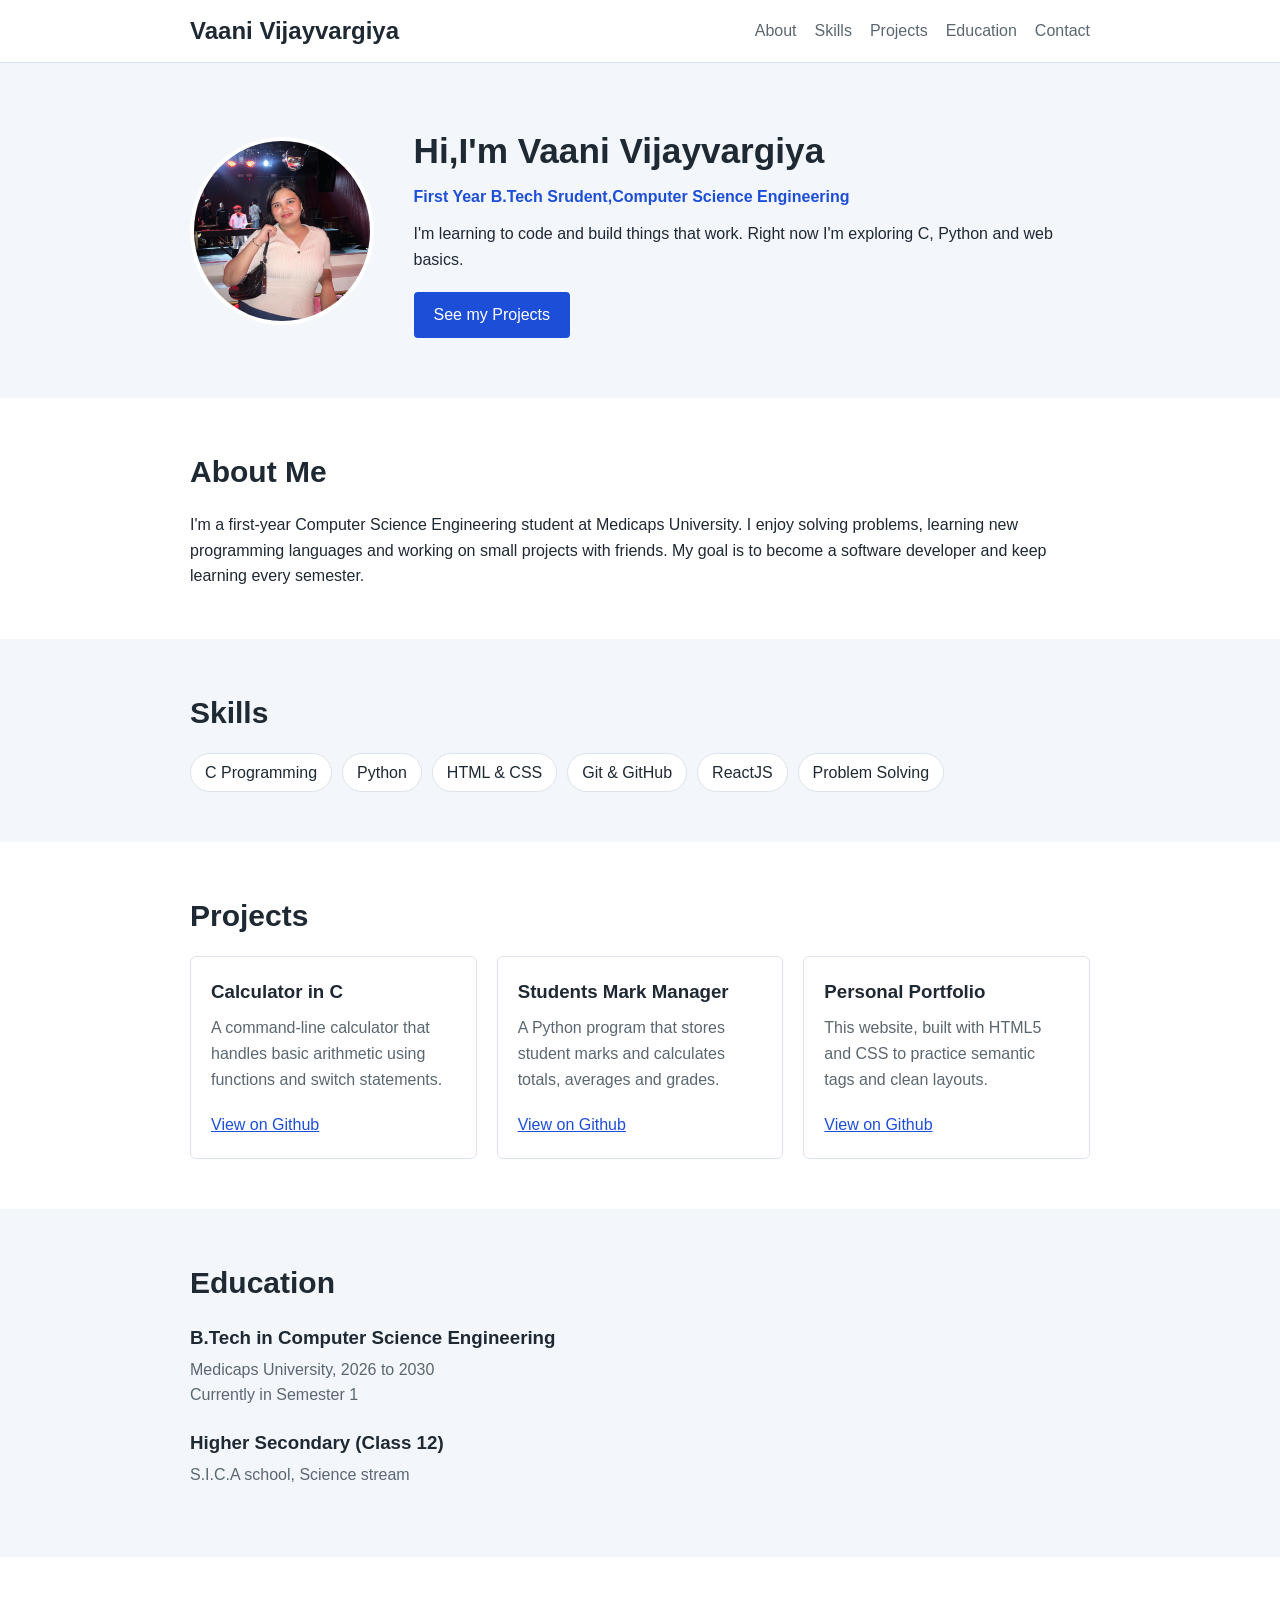
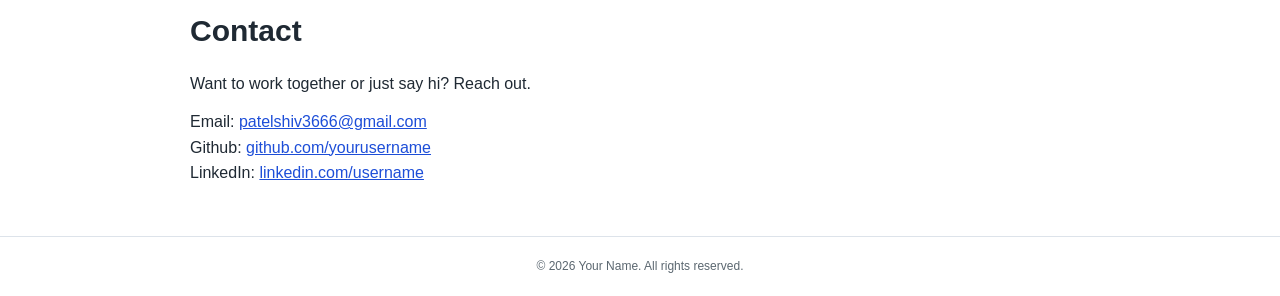
==== index.html @ 26330855 "Rename demo.html to index.html" ====
<!DOCTYPE html>
<html lang="en">
<head>
    <meta charset="UTF-8">
    <meta name="viewport" content="width=device-width, initial-scale=1.0">
    <title>My Portfolio | Engineer</title>
    <link rel="stylesheet" href="demo.css">
</head>
<body>
    <header class="site-header"> 
        <div class="container header-inner">
          <a href="#home" class="logo">Vaani Vijayvargiya</a>  
          <nav aria-label="Main navigation">
            <ul class="nav-list">
                <li><a href="#about">About</a></li>
                <li><a href="#skills">Skills</a></li>
                <li><a href="#projects">Projects</a></li>
                <li><a href="#education">Education</a></li>
                <li><a href="#contact">Contact</a></li>
            </ul>
          </nav>
        </div>
    </header>

    <main>
        <!-- Home / Intro -->
         <section id="home" class="hero">
            <div class="container hero-inner">
                <img
                class="profile-img"
                src="vaani.jpeg"
                width="180" height="180">
                <div class="hero-text">
                    <h1>Hi,I'm Vaani Vijayvargiya</h1>
                    <p class="subtitle">First Year B.Tech Srudent,Computer Science Engineering</p>
                    <p>I'm learning to code and build things that work. Right now I'm exploring C, Python and web basics.</p>
                    <a href="#projects" class="btn">See my Projects</a>
                </div>
            </div>
         </section>

         <!--------- About -------->
         <section id="about" class="section">
            <div class="container">
                <h2>About Me</h2>
                <p>
                    I'm a first-year Computer Science Engineering student at Medicaps University.
                    I enjoy solving problems, learning new programming languages and working on small projects with friends.
                    My goal is to become a software developer and keep learning every semester.
                </p>
            </div>
         </section>

         <!--------- Skills ----------->

         <section id="Skills" class="section section-alt">
            <div class="container">
                <h2>Skills</h2>
                <ul class="skills-list">
                    <li>C Programming</li>
                    <li>Python</li>
                    <li>HTML & CSS</li>
                    <li>Git & GitHub</li>
                    <li>ReactJS</li>
                    <li>Problem Solving</li>
                </ul>
            </div>
         </section>
         
         <!---------- Projects -------->
         <section id="projects" class="section">
            <div class="container">
                <h2>Projects</h2>
                <div class="project-grid">
                
                    <article class="project">
                        <h3>Calculator in C</h3>
                        <p>A command-line calculator that handles basic arithmetic using functions and switch statements.</p>
                        <a href="#">View on Github</a>
                    </article>

                    <article class="project">
                        <h3>Students Mark Manager</h3>
                        <p>A Python program that stores student marks and calculates totals, averages and grades.</p>
                        <a href="#">View on Github</a>
                    </article>

                    <article class="project">
                        <h3>Personal Portfolio</h3>
                        <p>This website, built with HTML5 and CSS to practice semantic tags and clean layouts.</p>
                        <a href="#">View on Github</a>
                    </article>
                </div>
            </div>
         </section>

         <!------ Education ------->
         <section id="education" class="section section-alt">
            <div class="container">
                <h2>Education</h2>
                    <article class="education-item">
                        <h3>B.Tech in Computer Science Engineering</h3>
                        <p>Medicaps University, 2026 to 2030</p>
                        <p>Currently in Semester 1</p>
                    </article>
                    <article class="education-item">
                        <h3>Higher Secondary (Class 12)</h3>
                        <p>S.I.C.A school, Science stream</p>
                    </article>
            </div>
         </section>

         <!-------- Contact -------->
        <section id="contact" class="section">
            <div class="container">
                <h2>Contact</h2>
                <p>Want to work together or just say hi? Reach out.</p>
                <address>
                    <p>Email: <a href="mailto:vaanivijay15@gmail.com">patelshiv3666@gmail.com</a></p>
                    <p>Github: <a href="https://github.com/username">github.com/yourusername</a></p>
                    <p>LinkedIn: <a href="https://linkedin.com/username">linkedin.com/username</a> </p> 
                </address>
            </div>
        </section> 
    </main>

    <footer class="site-footer">
        <div class="container">
            <p>&copy; 2026 Your Name. All rights reserved.</p>
        </div>
    </footer>
</body>
</html>
---- demo.css ----
:root{
    --bg: #fff;
    --bg-alt: #f3f6fa;
    --text:#1f2933;
    --muted: #5b6770;
    --accent: #1d4ed8;
    --accent-dark: #1639a6;
    --border: #dde3ea;
}

*{
   margin: 0;
   padding: 0;
}

html{
    scroll-behavior: smooth;
}

body{
    font-family: Arial, Helvetica, sans-serif;
    line-height: 1.6;
    color: var(--text);
}

.container{
    max-width: 900px;
    margin: 0 auto;
    padding: 0 20px;
}

a{
    color: var(--accent);
}

.site-header{
    position: sticky;
    top: 0;
    background: var(--bg);
    border-bottom: 1px solid var(--border);
    z-index: 10;
}

.header-inner{
    display: flex;
    justify-content: space-between;
    align-items: center;
    flex-wrap: wrap;
    gap: 8px;
    padding-top: 12px;
    padding-bottom: 12px;
}

.logo {
    text-decoration: none;
    color: var(--text);
    font-size: 24px;
    font-weight: bold;
}

.nav-list{
    display: flex;
    flex-wrap: wrap;
    gap: 18px;
    list-style: none;
}

.nav-list a{
    color: var(--muted);
    text-decoration: none;
}

/* ---------- Hero ----------- */
.hero{
    padding: 60px 0;
    background: var(--bg-alt);
}

.hero-inner{
    display:flex;
    align-items: center;
    gap: 40px
}

.profile-img{
    width: 180px;
    height: 180px;
    border-radius: 50%;
    object-fit: cover;
    border: 4px solid var(--bg);
}

.hero-text h1{
    font-size: 2.2rem;
    margin-bottom: 4px;
}

.subtitle{
    color: var(--accent);
    font-weight: bold;
    margin-bottom: 12px;
}

.btn{
    display: inline-block;
    margin-top: 20px;
    padding: 10px 20px;
    background: var(--accent);
    color: #fff;
    text-decoration: none;
    border-radius: 4px;
}

/* ----------- Section ----------------- */
.section{
    padding: 50px 0;
}

.section-alt{
    background: var(--bg-alt);
}

.section h2{
    font-size: 30px;
    margin-bottom: 16px;
}

/* ----------- Skills --------- */
.skills-list{
    display: flex;
    gap: 10px;
    list-style: none;
}

.skills-list li{
    padding: 6px 14px;
    background: var(--bg);
    border: 1px solid var(--border);
    border-radius: 20px;
}

/* ------------ Projects ---------- */
.project-grid{
    display: grid;
    grid-template-columns: repeat(auto-fit,minmax(240px, 1fr));
    gap: 20px;
}

.project{
    padding: 20px;
    border: 1px solid var(--border);
    border-radius: 6px;
    
}

.project h3{
    margin-bottom: 8px;
}


.project p{
    color: var(--muted);
    margin-bottom: 20px;
}

/* --------- education-item -------- */
.education-item{
    margin-bottom: 20px;
}

.education-item h3{
    margin-bottom: 4px;
}

.education-item p{
    color: var(--muted);
}

/* ------- Contact ---------*/
address{
    margin-top: 12px;
    font-style: normal;
}
/* ----------- Footer -------- */
.site-footer{
    padding: 20px 0;
    text-align: center;
    color: var(--muted);
    border-top: 1px solid var(--border);
    font-size: 12px;
}

/* ---------- Mobile ---------- */
@media (max-width: 640px) {
  .hero-inner {
    flex-direction: column;
    text-align: center;
  }

  .hero-text h1 {
    font-size: 1.8rem;
  }
}
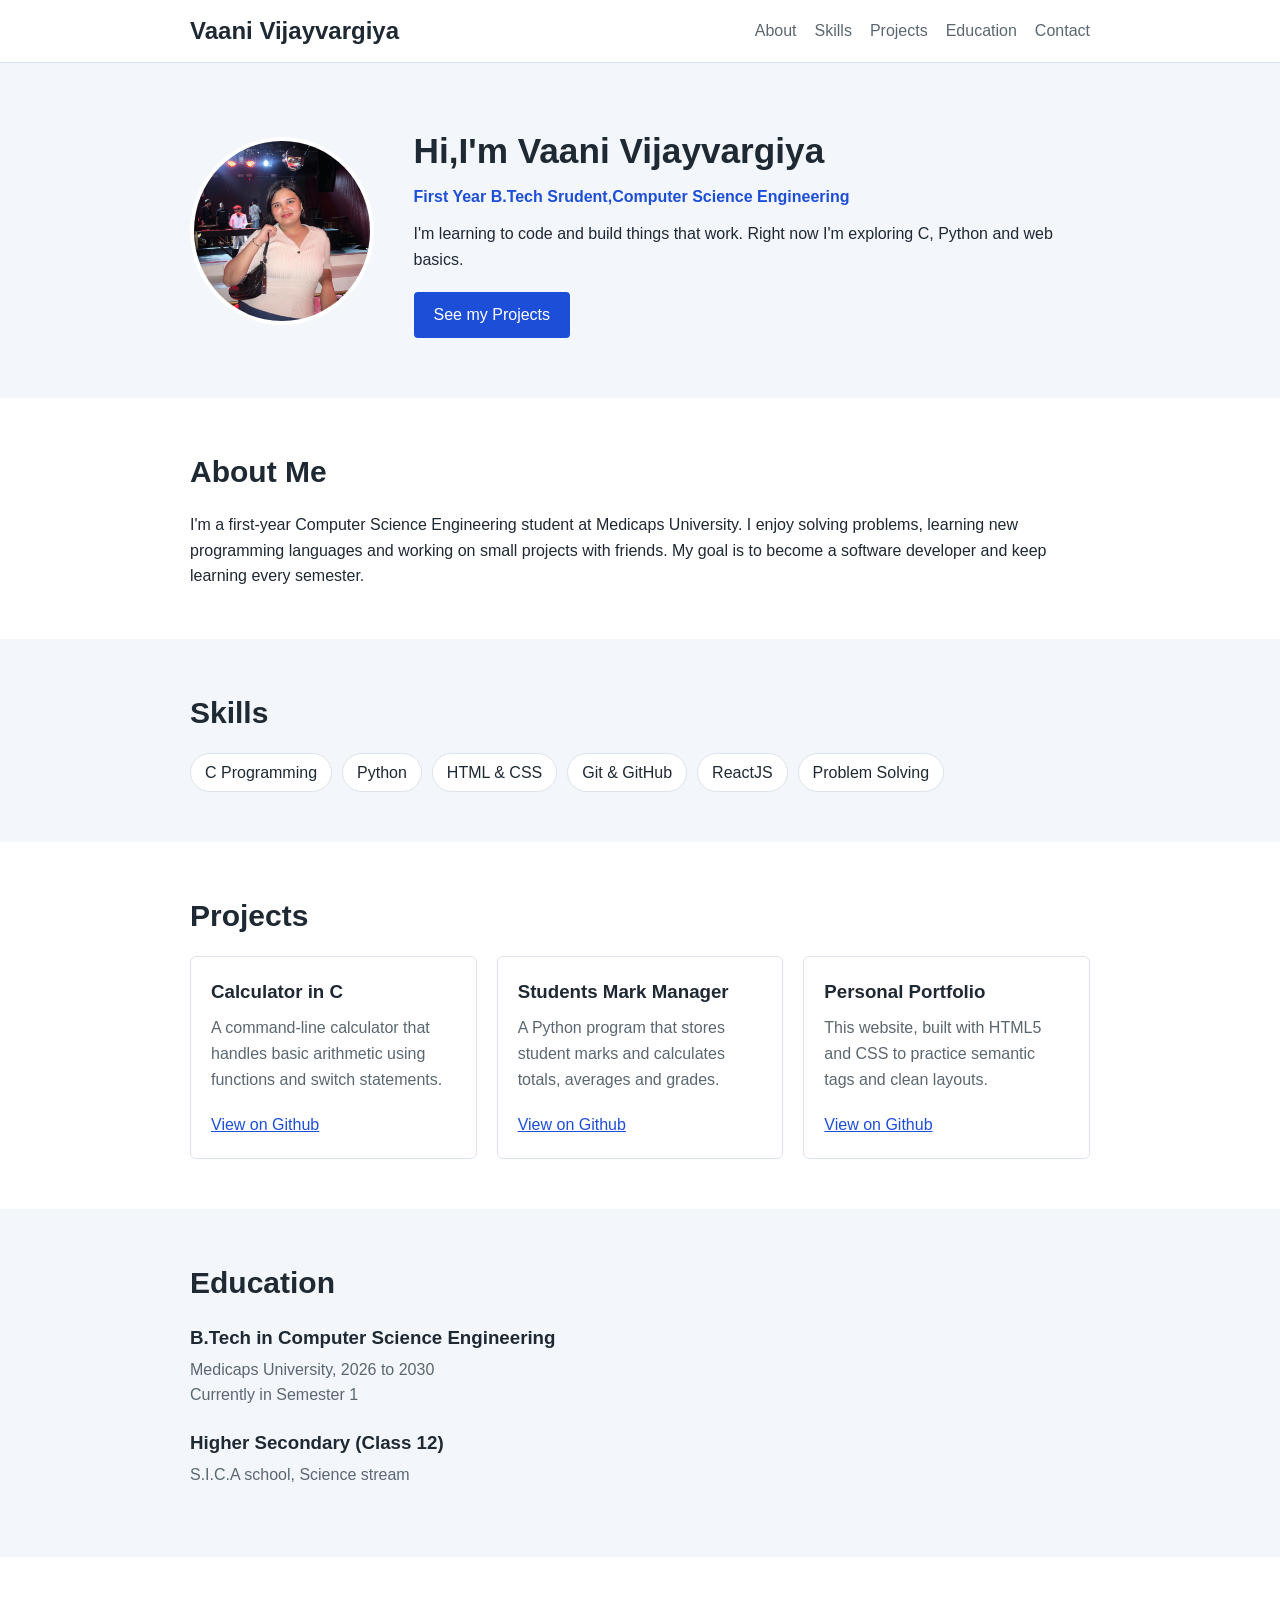
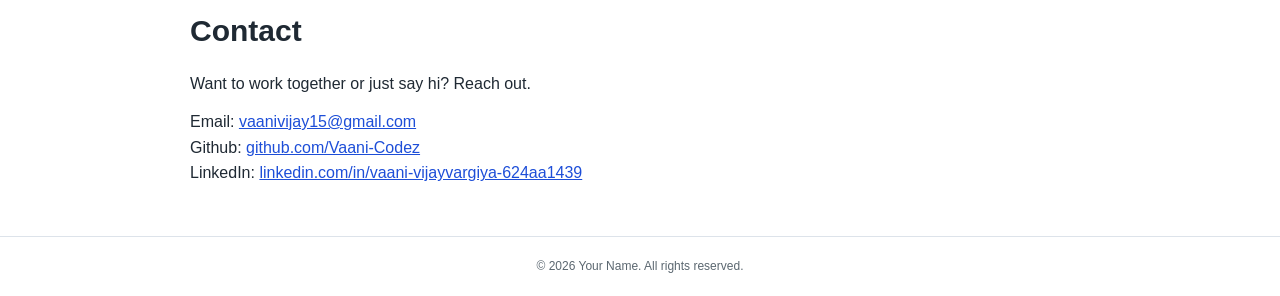
==== commit 4784849c: "Update index.html" ====
--- a/index.html
+++ b/index.html
@@ -116,9 +116,9 @@
                 <h2>Contact</h2>
                 <p>Want to work together or just say hi? Reach out.</p>
                 <address>
-                    <p>Email: <a href="mailto:vaanivijay15@gmail.com">patelshiv3666@gmail.com</a></p>
-                    <p>Github: <a href="https://github.com/username">github.com/yourusername</a></p>
-                    <p>LinkedIn: <a href="https://linkedin.com/username">linkedin.com/username</a> </p> 
+                    <p>Email: <a href="mailto:vaanivijay15@gmail.com">vaanivijay15@gmail.com</a></p>
+                    <p>Github: <a href="https://github.com/Vaani-Codez/html-projectz-by-vaani">github.com/Vaani-Codez</a></p>
+                    <p>LinkedIn: <a href="https://linkedin.com/in/vaani-vijayvargiya-624aa1439">linkedin.com/in/vaani-vijayvargiya-624aa1439</a> </p> 
                 </address>
             </div>
         </section> 
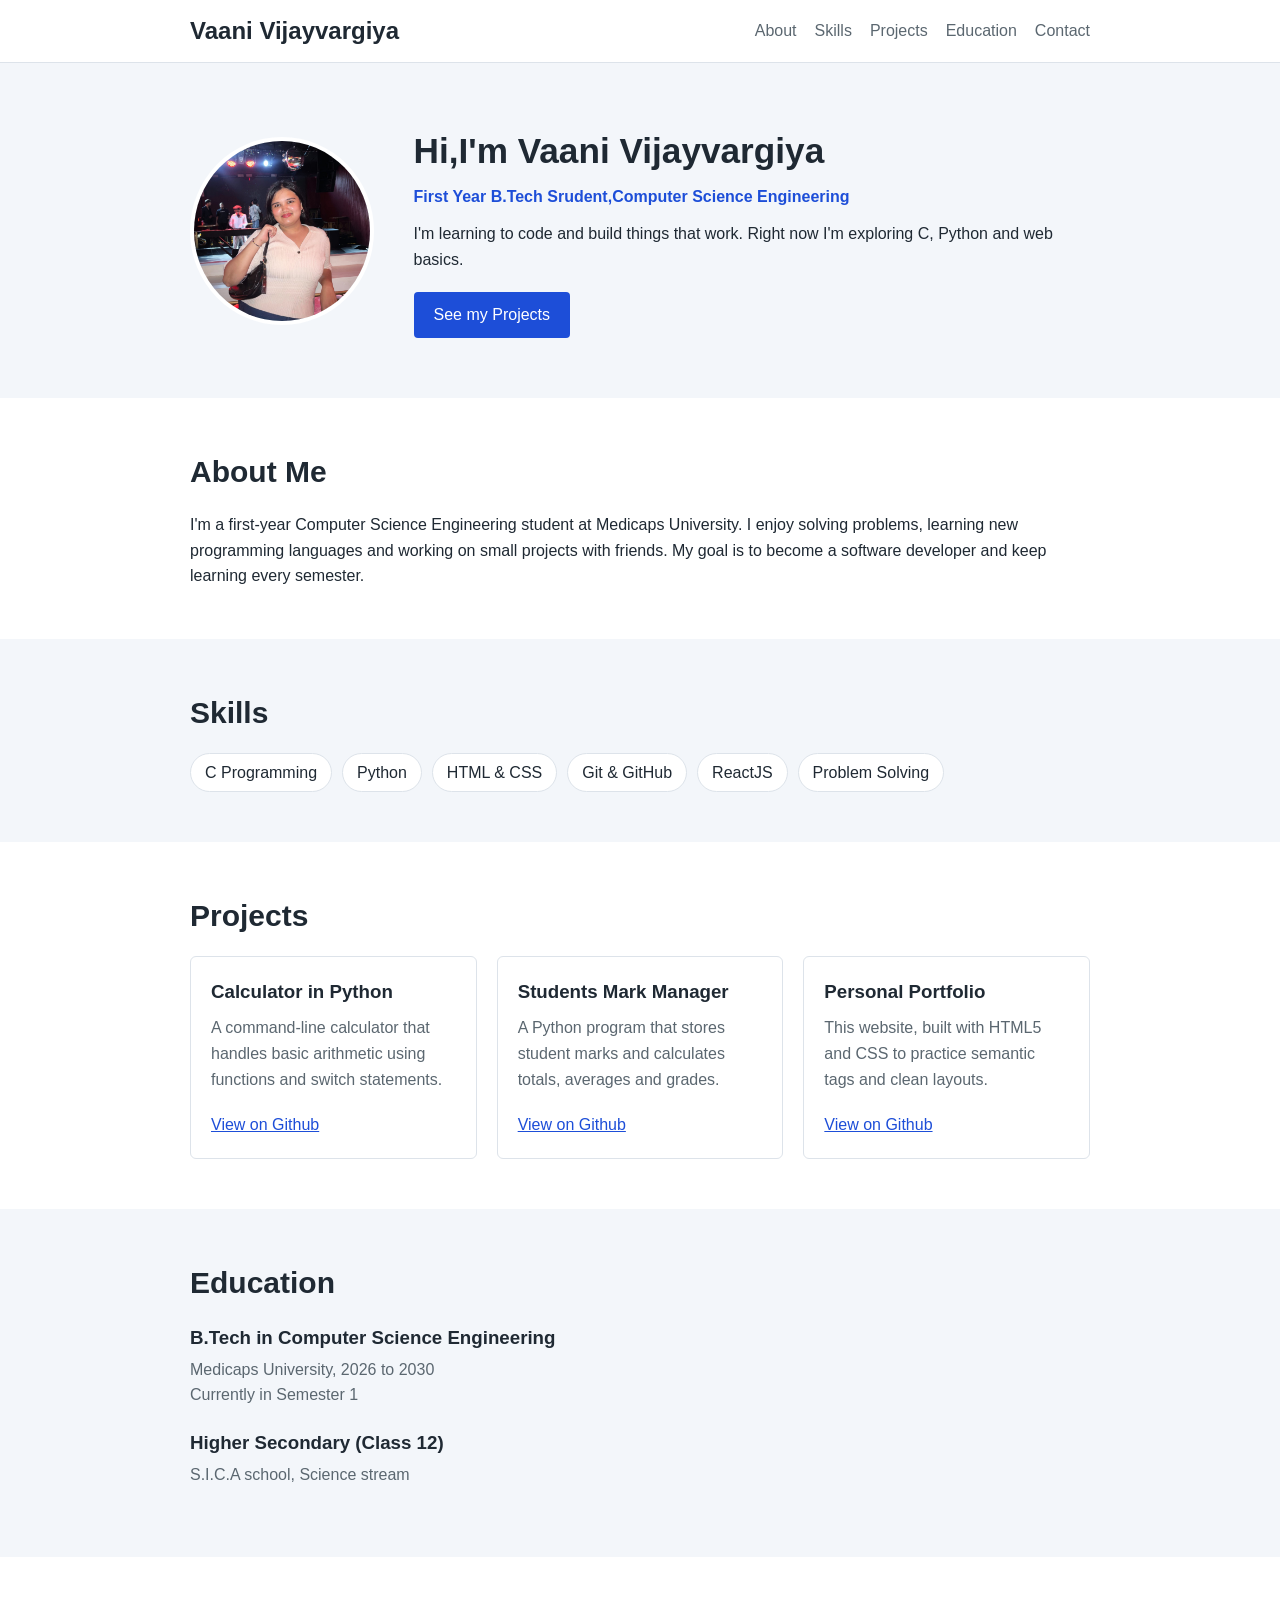
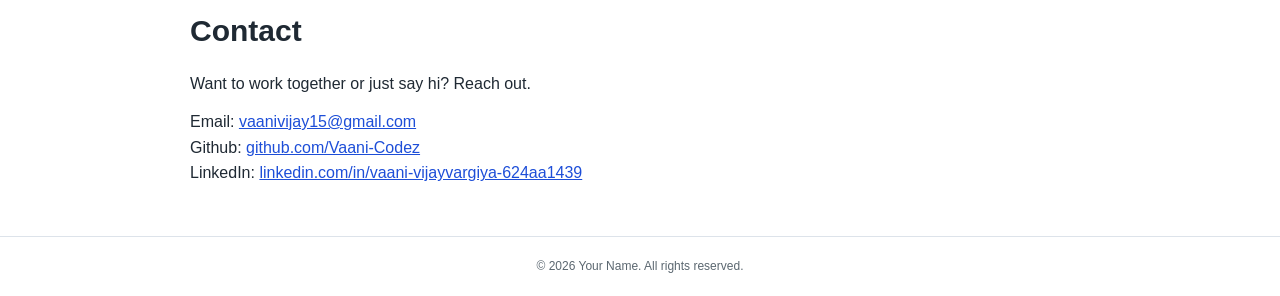
==== commit cd94186e: "Update index.html" ====
--- a/index.html
+++ b/index.html
@@ -74,7 +74,7 @@
                 <div class="project-grid">
                 
                     <article class="project">
-                        <h3>Calculator in C</h3>
+                        <h3>Calculator in Python</h3>
                         <p>A command-line calculator that handles basic arithmetic using functions and switch statements.</p>
                         <a href="#">View on Github</a>
                     </article>
